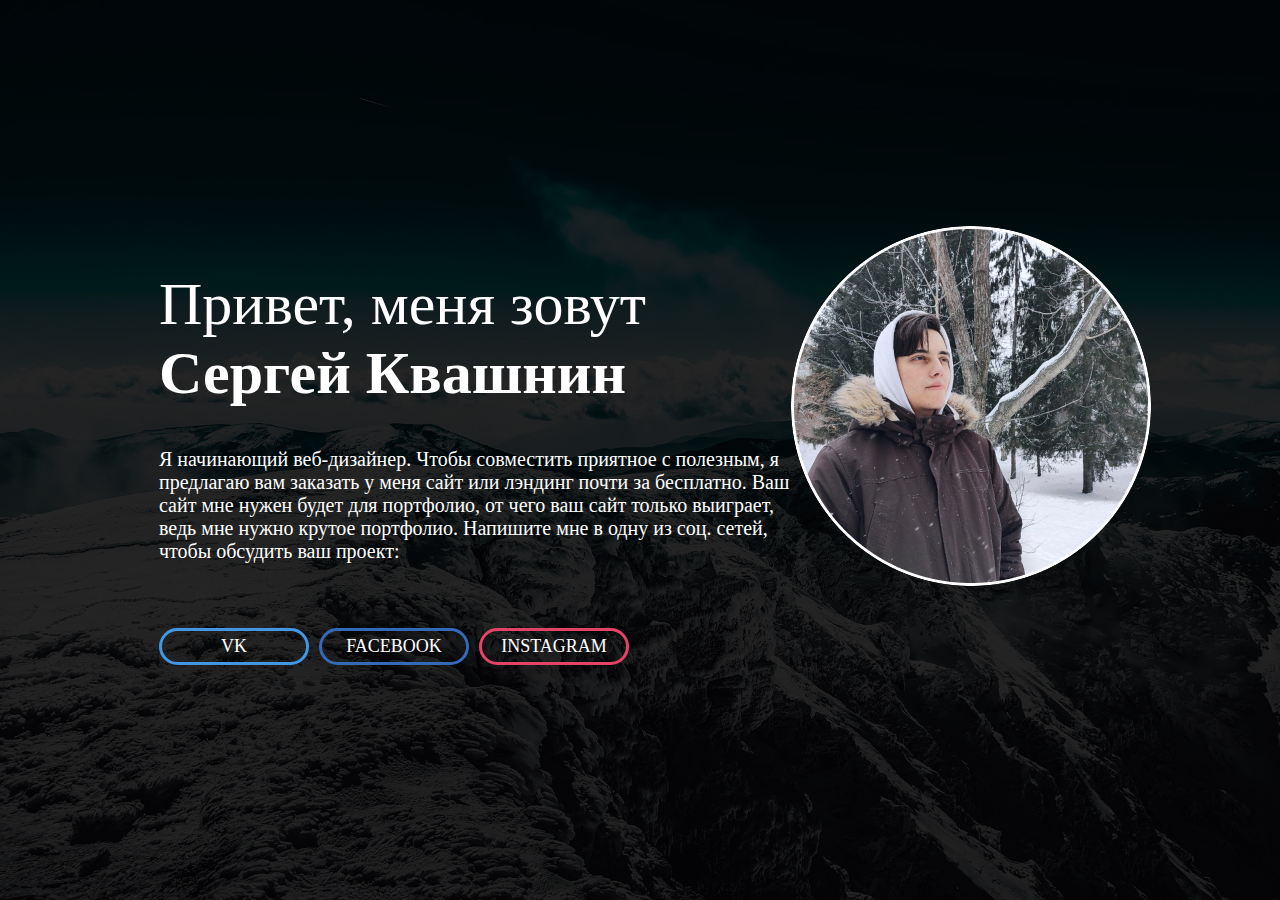
==== index.html @ 38274ea6 "Rename base.html to index.html" ====
<!DOCTYPE html>
<html lang="en">
  <head>
    <meta charset="UTF-8" />
    <meta name="viewport" content="width=device-width, initial-scale=1.0" />
    <title>Сергей Квашнин</title>
    <link rel="stylesheet" href="./css/style.css" />
  </head>
  <body>
    <div class="headerBlock">
      <div class="headerBlock__bg"></div>
      <div class="widthControl">
        <div class="headerBlock__content">
          <div class="headerBlock__infoBlock">
            <h1 class="headerBlock__title">
              Привет, меня зовут <strong>Сергей Квашнин</strong>
            </h1>
            <p class="headerBlock__text">
              Я начинающий веб-дизайнер. Чтобы совместить приятное с полезным, я
              предлагаю вам заказать у меня сайт или лэндинг почти за бесплатно.
              Ваш сайт мне нужен будет для портфолио, от чего ваш сайт только
              выиграет, ведь мне нужно крутое портфолио. Напишите мне в одну из
              соц. сетей, чтобы обсудить ваш проект:
            </p>
          </div>
          <div class="headerBlock__picture">
            <img src="./img/me.png" alt="Sergey" />
          </div>
        </div>
        <div class="headerBlock__buttons">
          <a
            href="https://www.vk.com/id46837878"
            class="linkButton linkButton-vk"
            target="_blank"
            >VK</a
          >
          <a
            href="https://www.facebook.com/profile.php?id=100004604502871"
            class="linkButton linkButton-fb"
            target="_blank"
            >Facebook</a
          >
          <a
            href="https://www.instagram.com/seregqaaa/"
            class="linkButton linkButton-inst"
            target="_blank"
            >Instagram</a
          >
        </div>
      </div>
    </div>
  </body>
</html>
---- css/style.css ----
*,
*:before,
*:after {
  padding: 0;
  margin: 0;
  border: 0;
  outline: none;
  font-weight: normal;
  -webkit-box-sizing: border-box;
          box-sizing: border-box;
}

html,
body {
  font-size: 10px;
  font-family: "Inter", "Helvetica Neue", Helvetica, sans-serif;
}

a {
  text-decoration: none;
}

ul {
  list-style: none;
}

@font-face {
  font-family: "Roboto";
  src: url("https://fonts.googleapis.com/css?family=Roboto:400&display=swap&subset=cyrillic");
  font-style: normal;
  font-weight: 400;
}

@font-face {
  font-family: "Roboto";
  src: url("https://fonts.googleapis.com/css?family=Roboto:700&display=swap&subset=cyrillic");
  font-style: normal;
  font-weight: 700;
}

@font-face {
  font-family: "Inter";
  src: url("https://fonts.googleapis.com/css?family=Inter:400&display=swap&subset=cyrillic");
  font-style: normal;
  font-weight: 400;
}

@font-face {
  font-family: "Inter";
  src: url("https://fonts.googleapis.com/css?family=Inter:800&display=swap&subset=cyrillic");
  font-style: normal;
  font-weight: 800;
}

strong {
  font-weight: 800;
}

a {
  color: white;
}

.widthControl {
  padding: 1rem 1.5rem;
}

.headerBlock {
  background-image: url("../img/bgfirstpagedark.jpg");
  background-repeat: no-repeat;
  background-size: cover;
  background-attachment: fixed;
  width: 100vw;
  height: 100vh;
  min-height: 568px;
  color: white;
}

.headerBlock__content {
  display: -webkit-box;
  display: -ms-flexbox;
  display: flex;
  -webkit-box-orient: vertical;
  -webkit-box-direction: reverse;
      -ms-flex-flow: nowrap column-reverse;
          flex-flow: nowrap column-reverse;
  -webkit-box-align: center;
      -ms-flex-align: center;
          align-items: center;
}

.headerBlock__infoBlock {
  display: -webkit-box;
  display: -ms-flexbox;
  display: flex;
  -webkit-box-orient: vertical;
  -webkit-box-direction: normal;
      -ms-flex-flow: nowrap column;
          flex-flow: nowrap column;
}

.headerBlock__title {
  font-family: Inter;
  margin-top: 2rem;
  font-size: 3rem;
}

.headerBlock__text {
  font-family: Roboto;
  margin-top: 2rem;
  font-size: 1.6rem;
}

.headerBlock__buttons {
  margin-top: 2rem;
  display: -webkit-box;
  display: -ms-flexbox;
  display: flex;
  -webkit-box-orient: vertical;
  -webkit-box-direction: normal;
      -ms-flex-flow: nowrap column;
          flex-flow: nowrap column;
  -webkit-box-align: center;
      -ms-flex-align: center;
          align-items: center;
  text-transform: uppercase;
  font-family: Roboto;
  font-size: 1.8rem;
  font-weight: 700;
}

.headerBlock__picture img {
  width: 90px;
}

.linkButton {
  width: 300px;
  display: -webkit-box;
  display: -ms-flexbox;
  display: flex;
  -webkit-box-pack: center;
      -ms-flex-pack: center;
          justify-content: center;
  -webkit-box-align: center;
      -ms-flex-align: center;
          align-items: center;
  margin-bottom: 1rem;
  padding: 0.5rem;
  border: 3px solid white;
  border-radius: 50px;
  background-color: none;
  -webkit-transition: background-color 0.2s ease;
  transition: background-color 0.2s ease;
}

.linkButton-vk {
  border: 3px solid #4297e5;
}

.linkButton-vk:hover {
  background-color: #4297e5;
}

.linkButton-fb {
  border: 3px solid #3469b9;
}

.linkButton-fb:hover {
  background-color: #3469b9;
}

.linkButton-inst {
  border: 3px solid #e54269;
}

.linkButton-inst:hover {
  background-color: #e54269;
}

@media (min-width: 768px) {
  .widthControl {
    max-width: 750px;
    margin: 0 auto;
  }
  .headerBlock {
    display: -webkit-box;
    display: -ms-flexbox;
    display: flex;
    -webkit-box-align: center;
        -ms-flex-align: center;
            align-items: center;
  }
  .headerBlock__content {
    display: -webkit-box;
    display: -ms-flexbox;
    display: flex;
    -webkit-box-orient: horizontal;
    -webkit-box-direction: normal;
        -ms-flex-flow: nowrap row;
            flex-flow: nowrap row;
  }
  .headerBlock__title {
    margin-bottom: 2rem;
    font-size: 6rem;
  }
  .headerBlock__text {
    font-size: 2rem;
  }
  .headerBlock__buttons {
    margin-top: 4rem;
    -webkit-box-orient: horizontal;
    -webkit-box-direction: normal;
        -ms-flex-flow: nowrap row;
            flex-flow: nowrap row;
  }
  .headerBlock__picture img {
    width: 180px;
  }
  .linkButton {
    width: 150px;
    font-size: 1.8rem;
  }
  .linkButton-vk {
    margin-right: 1rem;
  }
  .linkButton-fb {
    margin-right: 1rem;
  }
}

@media (min-width: 1200px) {
  .widthControl {
    max-width: 992px;
    margin: 0 auto;
  }
  .headerBlock {
    -webkit-box-pack: justify;
        -ms-flex-pack: justify;
            justify-content: space-between;
  }
  .headerBlock__content {
    width: 992px;
  }
  .headerBlock__picture img {
    width: 360px;
  }
}
/*# sourceMappingURL=style.css.map */
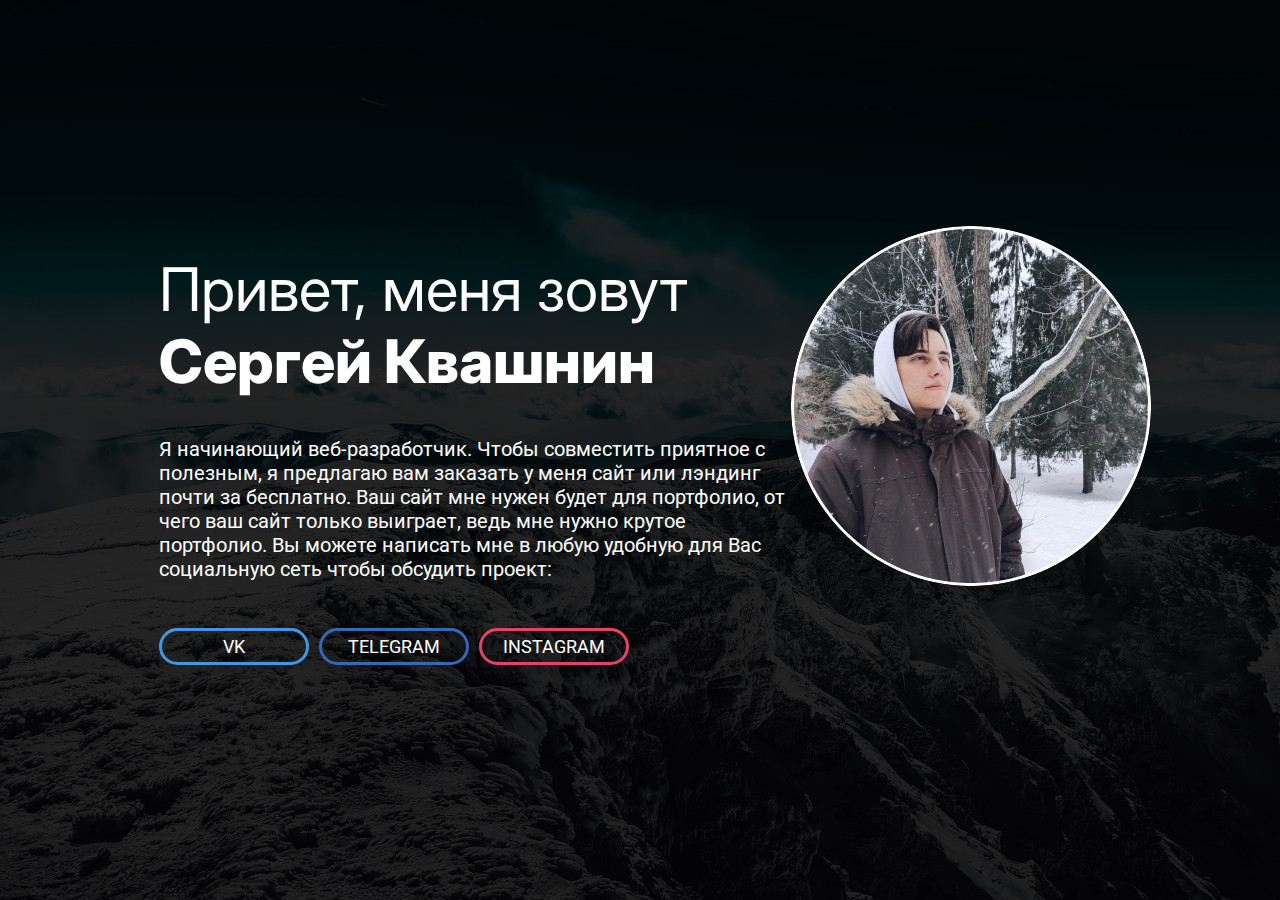
==== commit 4ab04948: "Update index.html" ====
--- a/index.html
+++ b/index.html
@@ -16,11 +16,12 @@
               Привет, меня зовут <strong>Сергей Квашнин</strong>
             </h1>
             <p class="headerBlock__text">
-              Я начинающий веб-дизайнер. Чтобы совместить приятное с полезным, я
-              предлагаю вам заказать у меня сайт или лэндинг почти за бесплатно.
-              Ваш сайт мне нужен будет для портфолио, от чего ваш сайт только
-              выиграет, ведь мне нужно крутое портфолио. Напишите мне в одну из
-              соц. сетей, чтобы обсудить ваш проект:
+              Я начинающий веб-разработчик. Чтобы совместить приятное с
+              полезным, я предлагаю вам заказать у меня сайт или лэндинг почти
+              за бесплатно. Ваш сайт мне нужен будет для портфолио, от чего ваш
+              сайт только выиграет, ведь мне нужно крутое портфолио. Вы можете
+              написать мне в любую удобную для Вас социальную сеть чтобы
+              обсудить проект:
             </p>
           </div>
           <div class="headerBlock__picture">
@@ -35,10 +36,10 @@
             >VK</a
           >
           <a
-            href="https://www.facebook.com/profile.php?id=100004604502871"
+            href="https://t.me/seregqaaa"
             class="linkButton linkButton-fb"
             target="_blank"
-            >Facebook</a
+            >Telegram</a
           >
           <a
             href="https://www.instagram.com/seregqaaa/"
--- a/css/style.css
+++ b/css/style.css
@@ -1,3 +1,5 @@
+@import url("https://fonts.googleapis.com/css?family=Roboto:400;700&display=swap&subset=cyrillic");
+@import url("https://fonts.googleapis.com/css?family=Inter:400,800&display=swap&subset=cyrillic");
 *,
 *:before,
 *:after {
@@ -13,7 +15,6 @@
 html,
 body {
   font-size: 10px;
-  font-family: "Inter", "Helvetica Neue", Helvetica, sans-serif;
 }
 
 a {
@@ -22,34 +23,6 @@
 
 ul {
   list-style: none;
-}
-
-@font-face {
-  font-family: "Roboto";
-  src: url("https://fonts.googleapis.com/css?family=Roboto:400&display=swap&subset=cyrillic");
-  font-style: normal;
-  font-weight: 400;
-}
-
-@font-face {
-  font-family: "Roboto";
-  src: url("https://fonts.googleapis.com/css?family=Roboto:700&display=swap&subset=cyrillic");
-  font-style: normal;
-  font-weight: 700;
-}
-
-@font-face {
-  font-family: "Inter";
-  src: url("https://fonts.googleapis.com/css?family=Inter:400&display=swap&subset=cyrillic");
-  font-style: normal;
-  font-weight: 400;
-}
-
-@font-face {
-  font-family: "Inter";
-  src: url("https://fonts.googleapis.com/css?family=Inter:800&display=swap&subset=cyrillic");
-  font-style: normal;
-  font-weight: 800;
 }
 
 strong {
@@ -99,18 +72,19 @@
 }
 
 .headerBlock__title {
-  font-family: Inter;
+  font-family: "inter";
   margin-top: 2rem;
   font-size: 3rem;
 }
 
 .headerBlock__text {
-  font-family: Roboto;
+  font-family: "Roboto";
   margin-top: 2rem;
   font-size: 1.6rem;
 }
 
 .headerBlock__buttons {
+  font-family: "Roboto";
   margin-top: 2rem;
   display: -webkit-box;
   display: -ms-flexbox;
@@ -123,7 +97,6 @@
       -ms-flex-align: center;
           align-items: center;
   text-transform: uppercase;
-  font-family: Roboto;
   font-size: 1.8rem;
   font-weight: 700;
 }
@@ -244,4 +217,4 @@
     width: 360px;
   }
 }
-/*# sourceMappingURL=style.css.map */+/*# sourceMappingURL=style.css.map */
